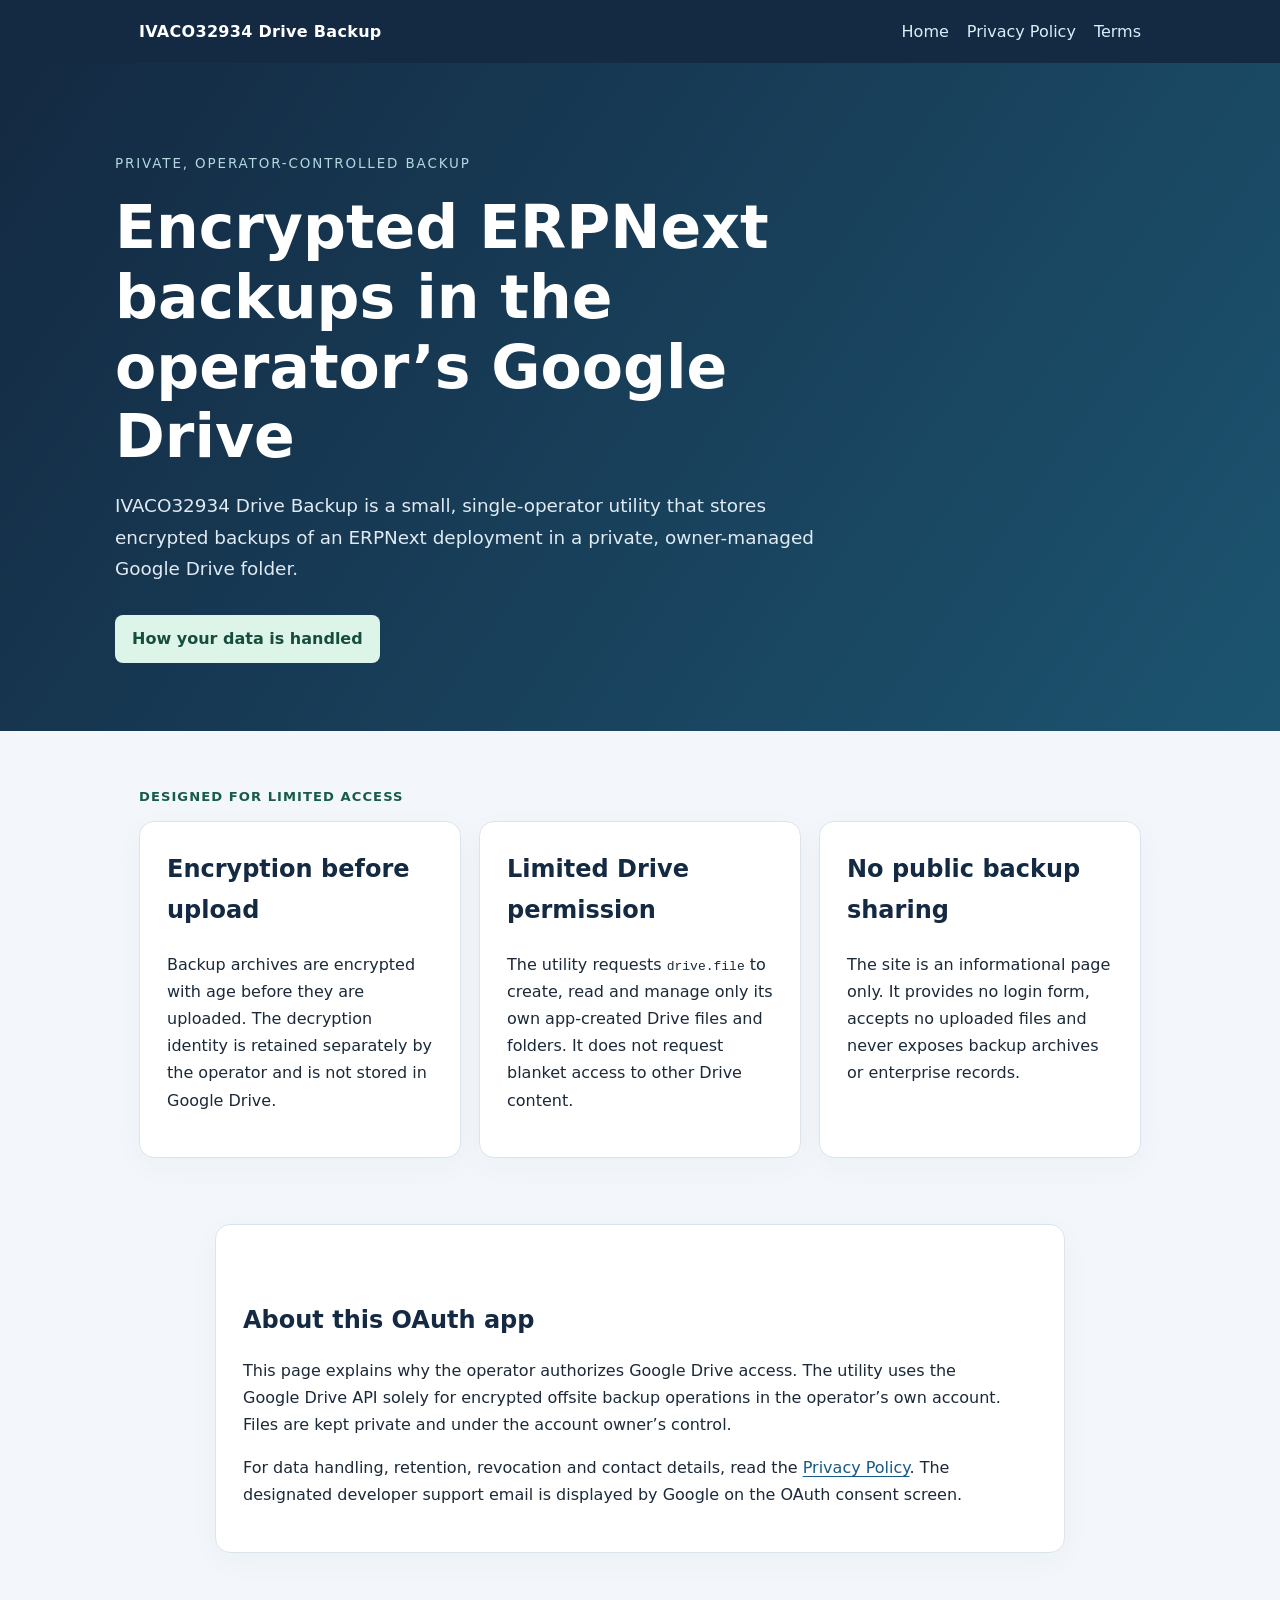
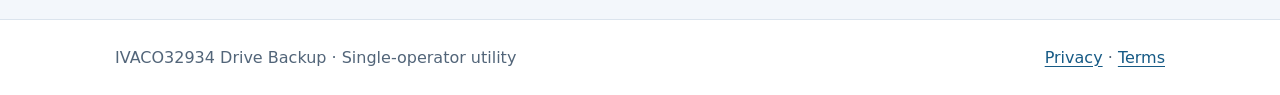
==== index.html @ ed0b67e8 "feat(oauth): add index.html static privacy-safe public page" ====
<!doctype html><html lang="en"><head><meta charset="utf-8"><meta name="viewport" content="width=device-width, initial-scale=1"><meta name="robots" content="index,follow"><meta name="description" content="Operator-owned Google Drive encrypted backup utility using limited drive.file permission."><title>Home | IVACO32934 Drive Backup</title><link rel="stylesheet" href="./style.css"></head><body><header><nav class="nav" aria-label="Main navigation"><a class="brand" href="./index.html">IVACO32934 Drive Backup</a><div class="links"><a href="./index.html">Home</a><a href="./privacy.html">Privacy Policy</a><a href="./terms.html">Terms</a></div></nav></header>
<main><section class="hero"><div class="hero-inner"><p class="eyebrow">Private, operator-controlled backup</p><h1>Encrypted ERPNext backups in the operator’s Google Drive</h1><p class="lead">IVACO32934 Drive Backup is a small, single-operator utility that stores encrypted backups of an ERPNext deployment in a private, owner-managed Google Drive folder.</p><a class="button" href="./privacy.html">How your data is handled</a></div></section>
<section class="container" aria-label="Security and access"><p class="kicker">Designed for limited access</p><div class="card-grid">
<article class="card"><h2>Encryption before upload</h2><p>Backup archives are encrypted with age before they are uploaded. The decryption identity is retained separately by the operator and is not stored in Google Drive.</p></article>
<article class="card"><h2>Limited Drive permission</h2><p>The utility requests <code>drive.file</code> to create, read and manage only its own app-created Drive files and folders. It does not request blanket access to other Drive content.</p></article>
<article class="card"><h2>No public backup sharing</h2><p>The site is an informational page only. It provides no login form, accepts no uploaded files and never exposes backup archives or enterprise records.</p></article>
</div></section>
<section class="container" style="padding-top:0"><div class="paper"><h2>About this OAuth app</h2><p>This page explains why the operator authorizes Google Drive access. The utility uses the Google Drive API solely for encrypted offsite backup operations in the operator’s own account. Files are kept private and under the account owner’s control.</p><p>For data handling, retention, revocation and contact details, read the <a href="./privacy.html">Privacy Policy</a>. The designated developer support email is displayed by Google on the OAuth consent screen.</p></div></section></main><footer><div class="footer-inner"><span>IVACO32934 Drive Backup · Single-operator utility</span><span><a href="./privacy.html">Privacy</a> · <a href="./terms.html">Terms</a></span></div></footer></body></html>
---- style.css ----
:root{color-scheme:light;--ink:#1b2938;--muted:#526579;--navy:#142942;--blue:#165a85;--mint:#e7f5ef;--line:#dbe4ed;--bg:#f3f7fb}
*{box-sizing:border-box}
html{font-family:system-ui,-apple-system,"Segoe UI",Roboto,Arial,sans-serif;scroll-behavior:smooth}
body{margin:0;background:var(--bg);color:var(--ink);line-height:1.7}
a{color:var(--blue);text-underline-offset:3px}
a:hover{color:#0b395c}
header{background:var(--navy);color:#fff}
.nav{max-width:1050px;margin:auto;padding:18px 24px;display:flex;align-items:center;justify-content:space-between;gap:20px;flex-wrap:wrap}
.brand{font-weight:750;letter-spacing:.3px;color:white;text-decoration:none}
.links{display:flex;gap:18px;flex-wrap:wrap}
.links a{color:#dbeef9;text-decoration:none}
.links a:hover{text-decoration:underline}
.hero{padding:76px 24px 68px;background:linear-gradient(125deg,#142942,#1c5470);color:white}
.hero-inner{max-width:1050px;margin:auto}
.eyebrow{font-size:.84rem;letter-spacing:.14em;text-transform:uppercase;color:#b1d9df}
h1{font-size:clamp(2.15rem,5vw,3.75rem);line-height:1.16;max-width:790px;margin:.3em 0}
.lead{font-size:1.15rem;max-width:740px;color:#e0eaf3}
.container{max-width:1050px;margin:0 auto;padding:42px 24px 66px}
.card-grid{display:grid;grid-template-columns:repeat(auto-fit,minmax(230px,1fr));gap:18px}
.card,.paper{background:white;border:1px solid var(--line);border-radius:15px;padding:27px;box-shadow:0 8px 30px rgba(21,49,83,.035)}
.card h2,.paper h2{margin-top:0;color:var(--navy)}
.kicker{color:#175b48;font-size:.82rem;letter-spacing:.08em;text-transform:uppercase;font-weight:750}
.paper{max-width:850px;margin:auto}
.paper h1{font-size:clamp(2rem,4vw,3rem);color:var(--navy);margin:.1em 0 .5em}
.paper h2{margin:2em 0 .5em}
.paper p,.paper li{max-width:76ch}
footer{border-top:1px solid var(--line);background:white;padding:24px;color:var(--muted)}
.footer-inner{max-width:1050px;margin:auto;display:flex;gap:14px;justify-content:space-between;flex-wrap:wrap}
.button{display:inline-block;background:#ddf5e8;color:#174d3f;padding:10px 17px;border-radius:8px;font-weight:700;text-decoration:none;margin-top:13px}
small{color:var(--muted)}
@media(max-width:560px){.hero{padding:50px 22px}.card,.paper{padding:22px}.container{padding:28px 16px 40px}}
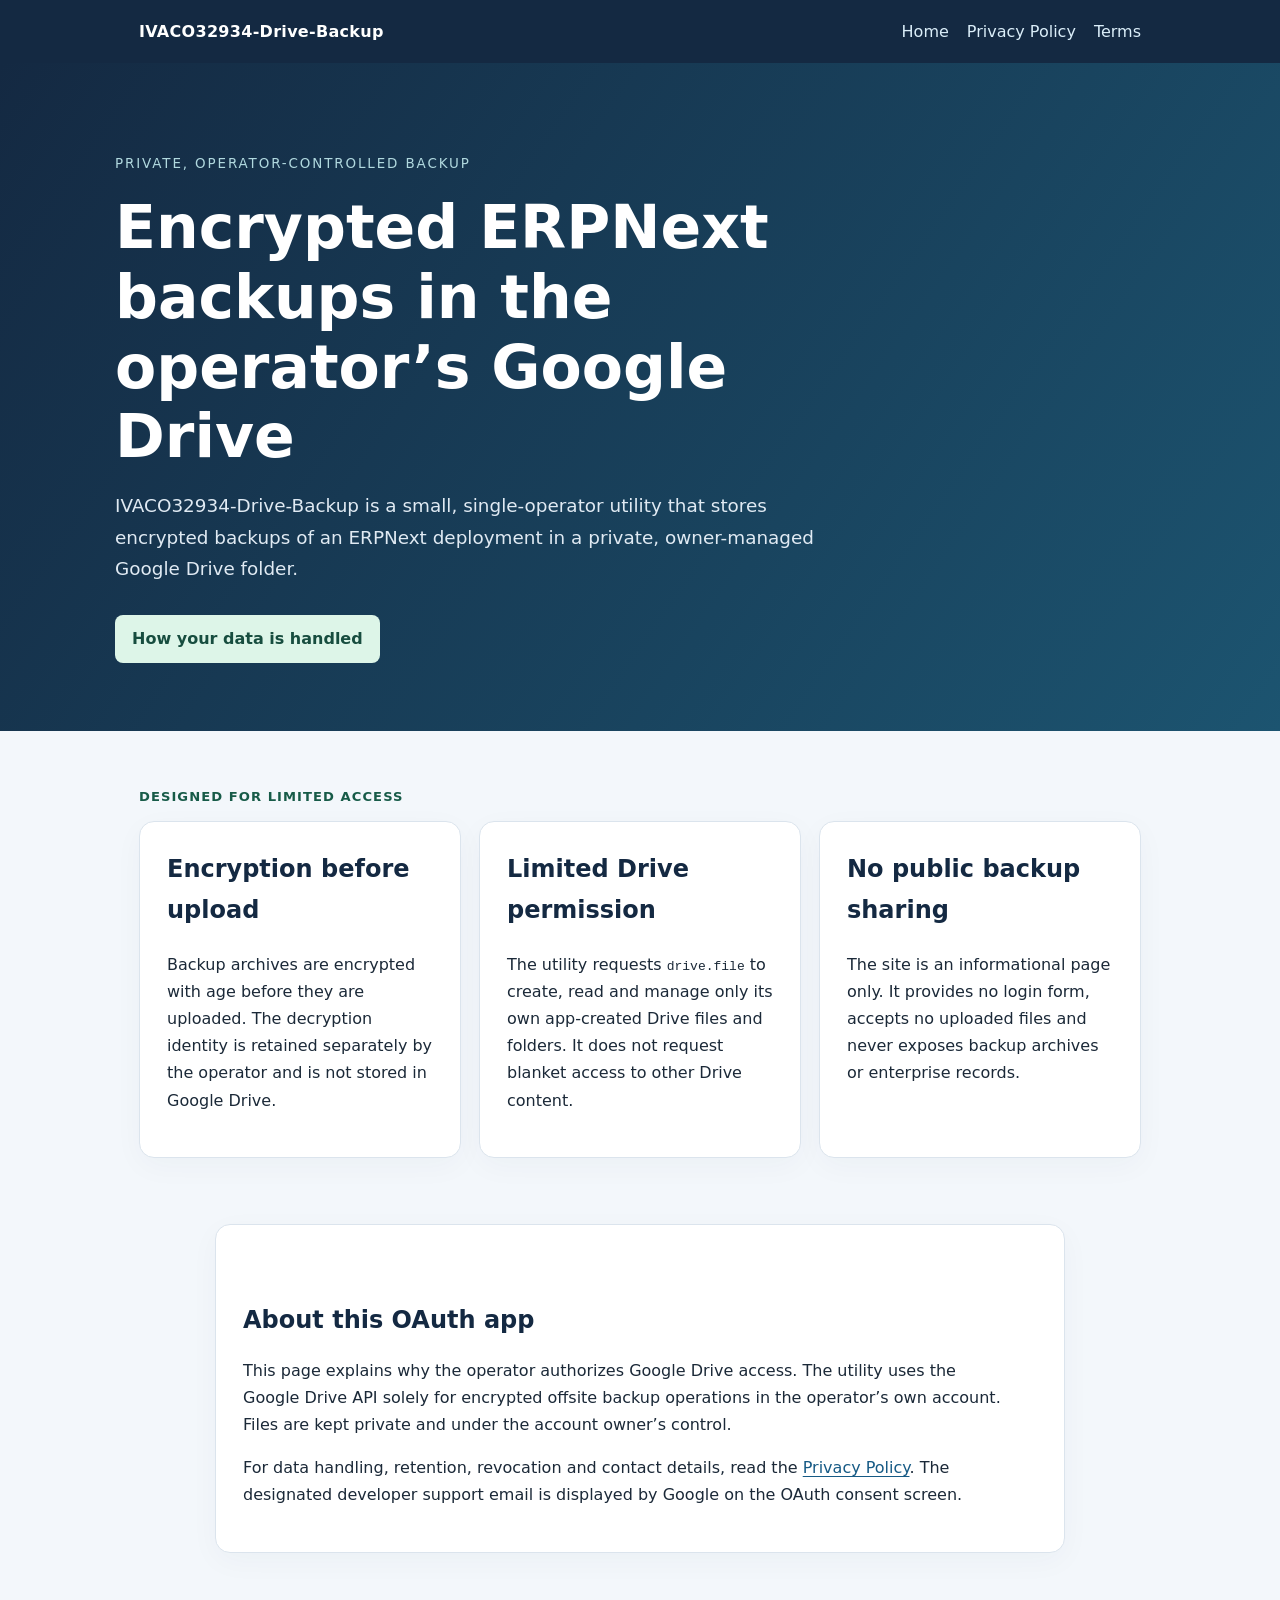
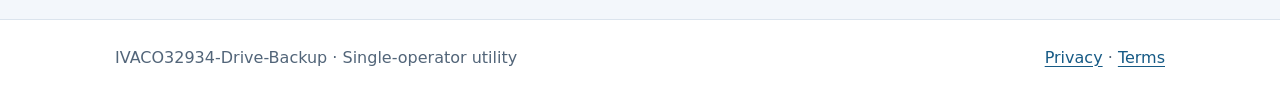
==== commit 01a878ab: "Align public OAuth app display name with Google Branding" ====
--- a/index.html
+++ b/index.html
@@ -1,8 +1,8 @@
-<!doctype html><html lang="en"><head><meta charset="utf-8"><meta name="viewport" content="width=device-width, initial-scale=1"><meta name="robots" content="index,follow"><meta name="description" content="Operator-owned Google Drive encrypted backup utility using limited drive.file permission."><title>Home | IVACO32934 Drive Backup</title><link rel="stylesheet" href="./style.css"></head><body><header><nav class="nav" aria-label="Main navigation"><a class="brand" href="./index.html">IVACO32934 Drive Backup</a><div class="links"><a href="./index.html">Home</a><a href="./privacy.html">Privacy Policy</a><a href="./terms.html">Terms</a></div></nav></header>
-<main><section class="hero"><div class="hero-inner"><p class="eyebrow">Private, operator-controlled backup</p><h1>Encrypted ERPNext backups in the operator’s Google Drive</h1><p class="lead">IVACO32934 Drive Backup is a small, single-operator utility that stores encrypted backups of an ERPNext deployment in a private, owner-managed Google Drive folder.</p><a class="button" href="./privacy.html">How your data is handled</a></div></section>
+<!doctype html><html lang="en"><head><meta charset="utf-8"><meta name="viewport" content="width=device-width, initial-scale=1"><meta name="robots" content="index,follow"><meta name="description" content="Operator-owned Google Drive encrypted backup utility using limited drive.file permission."><title>Home | IVACO32934-Drive-Backup</title><link rel="stylesheet" href="./style.css"></head><body><header><nav class="nav" aria-label="Main navigation"><a class="brand" href="./index.html">IVACO32934-Drive-Backup</a><div class="links"><a href="./index.html">Home</a><a href="./privacy.html">Privacy Policy</a><a href="./terms.html">Terms</a></div></nav></header>
+<main><section class="hero"><div class="hero-inner"><p class="eyebrow">Private, operator-controlled backup</p><h1>Encrypted ERPNext backups in the operator’s Google Drive</h1><p class="lead">IVACO32934-Drive-Backup is a small, single-operator utility that stores encrypted backups of an ERPNext deployment in a private, owner-managed Google Drive folder.</p><a class="button" href="./privacy.html">How your data is handled</a></div></section>
 <section class="container" aria-label="Security and access"><p class="kicker">Designed for limited access</p><div class="card-grid">
 <article class="card"><h2>Encryption before upload</h2><p>Backup archives are encrypted with age before they are uploaded. The decryption identity is retained separately by the operator and is not stored in Google Drive.</p></article>
 <article class="card"><h2>Limited Drive permission</h2><p>The utility requests <code>drive.file</code> to create, read and manage only its own app-created Drive files and folders. It does not request blanket access to other Drive content.</p></article>
 <article class="card"><h2>No public backup sharing</h2><p>The site is an informational page only. It provides no login form, accepts no uploaded files and never exposes backup archives or enterprise records.</p></article>
 </div></section>
-<section class="container" style="padding-top:0"><div class="paper"><h2>About this OAuth app</h2><p>This page explains why the operator authorizes Google Drive access. The utility uses the Google Drive API solely for encrypted offsite backup operations in the operator’s own account. Files are kept private and under the account owner’s control.</p><p>For data handling, retention, revocation and contact details, read the <a href="./privacy.html">Privacy Policy</a>. The designated developer support email is displayed by Google on the OAuth consent screen.</p></div></section></main><footer><div class="footer-inner"><span>IVACO32934 Drive Backup · Single-operator utility</span><span><a href="./privacy.html">Privacy</a> · <a href="./terms.html">Terms</a></span></div></footer></body></html>+<section class="container" style="padding-top:0"><div class="paper"><h2>About this OAuth app</h2><p>This page explains why the operator authorizes Google Drive access. The utility uses the Google Drive API solely for encrypted offsite backup operations in the operator’s own account. Files are kept private and under the account owner’s control.</p><p>For data handling, retention, revocation and contact details, read the <a href="./privacy.html">Privacy Policy</a>. The designated developer support email is displayed by Google on the OAuth consent screen.</p></div></section></main><footer><div class="footer-inner"><span>IVACO32934-Drive-Backup · Single-operator utility</span><span><a href="./privacy.html">Privacy</a> · <a href="./terms.html">Terms</a></span></div></footer></body></html>
